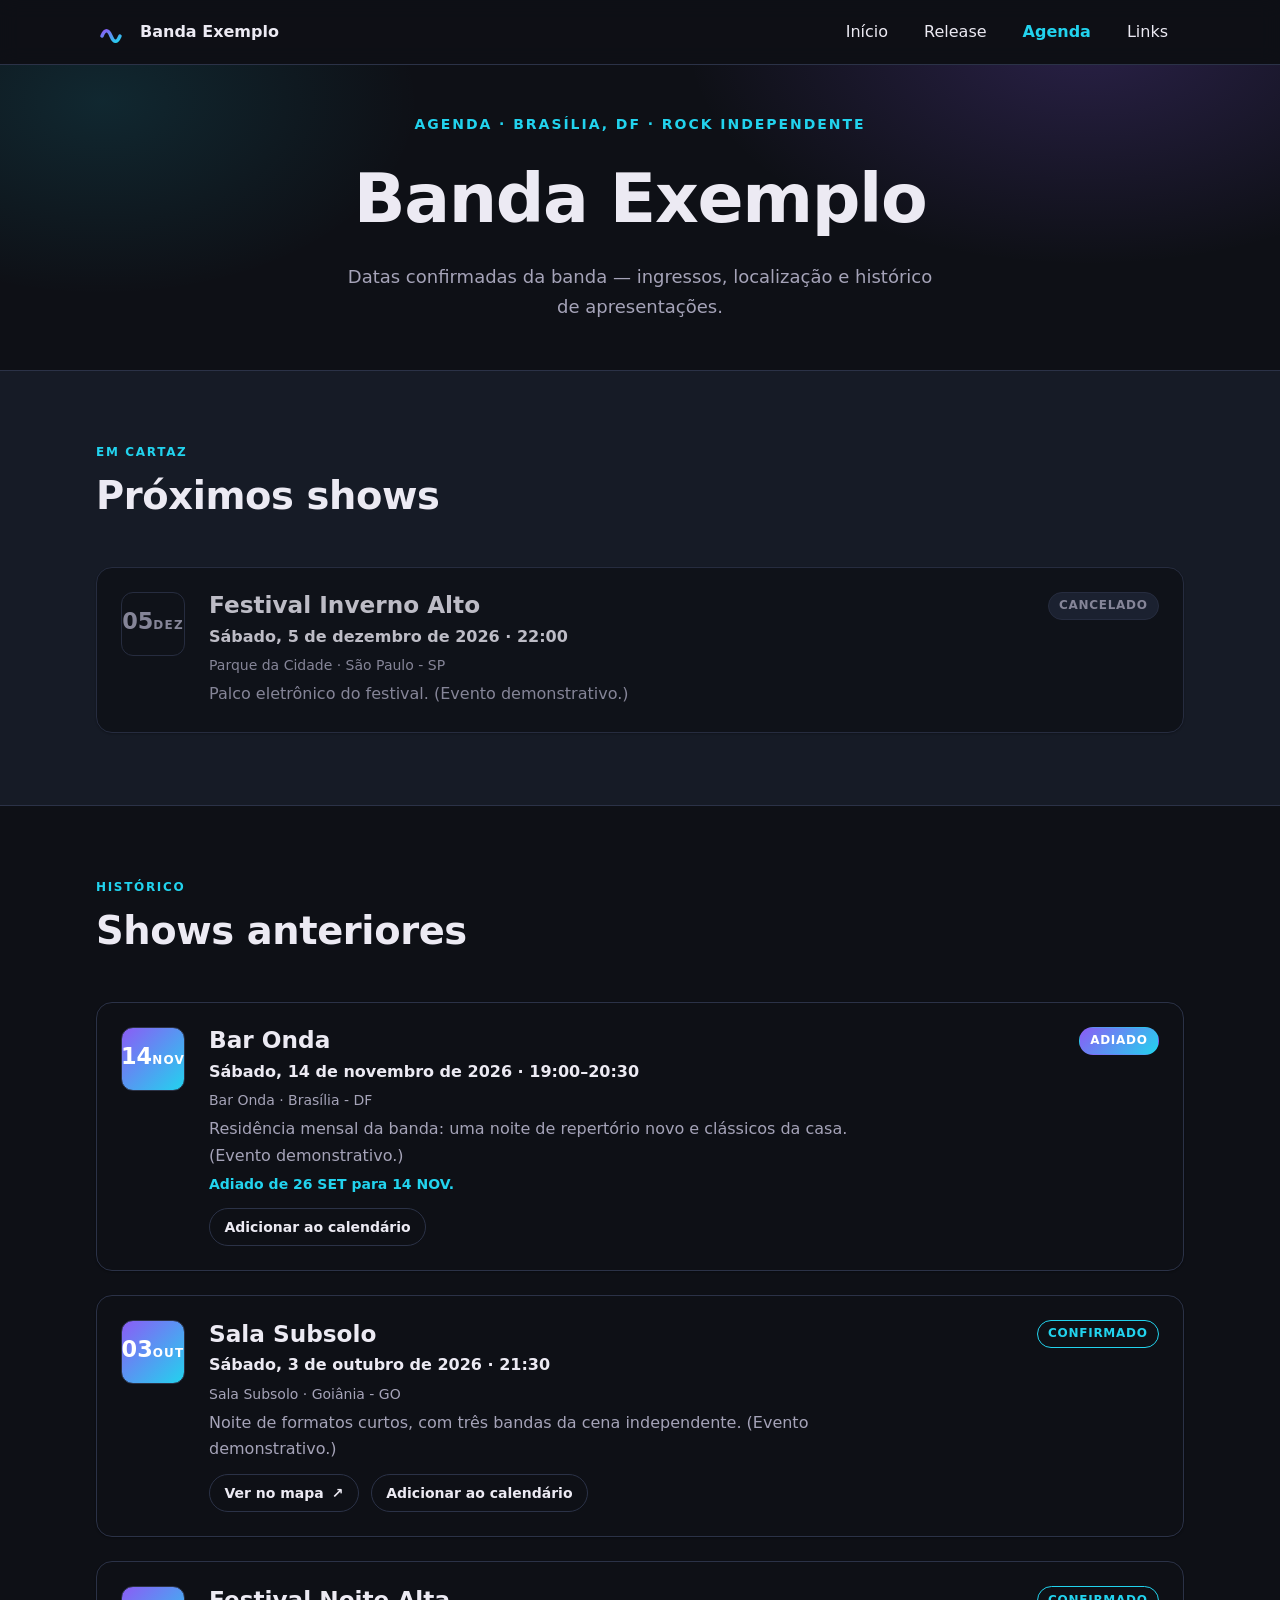
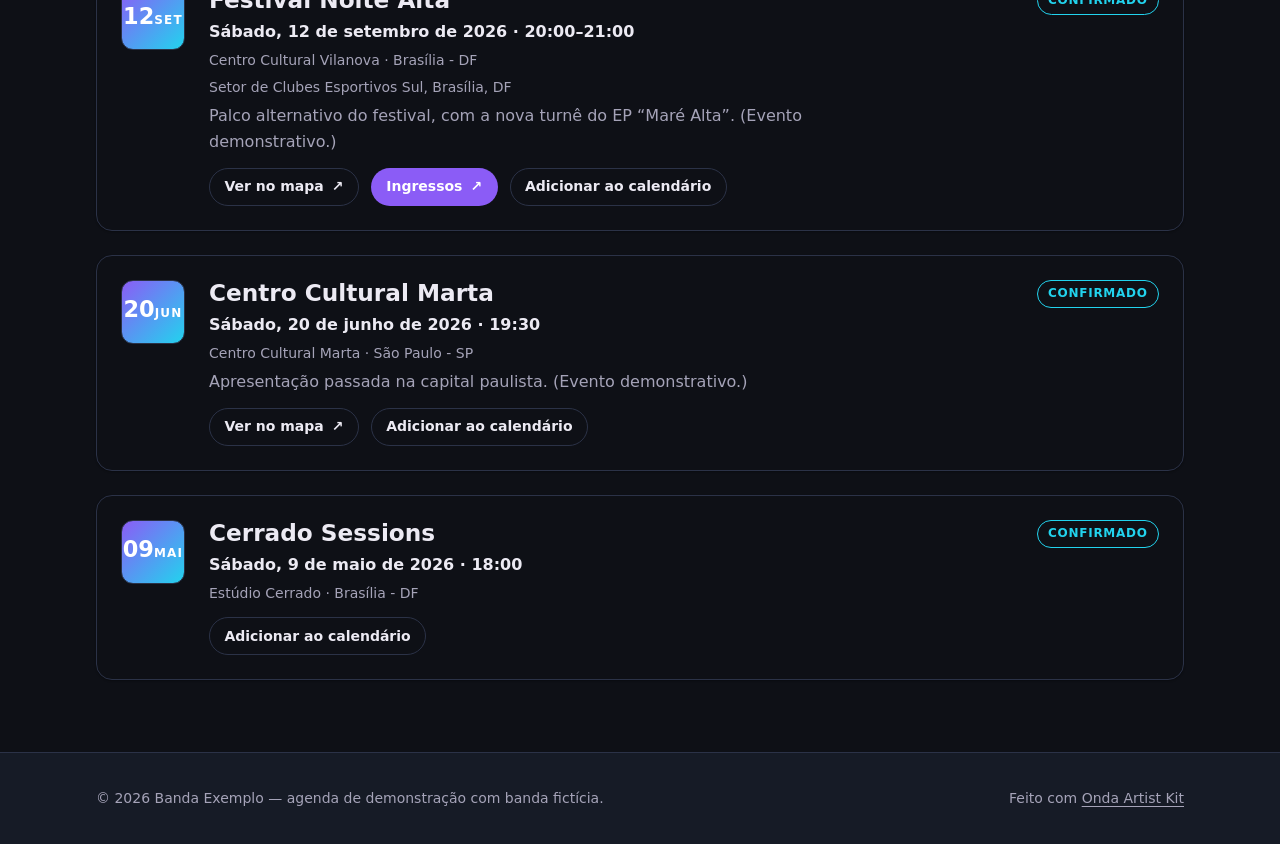
==== agenda.html @ d6e9bc4b "feat: adiciona sistema de agenda" ====
<!DOCTYPE html>
<html lang="pt-BR">
<head>
    <meta charset="UTF-8">
    <meta name="viewport" content="width=device-width, initial-scale=1.0">
    <meta name="description" content="Agenda de shows da Banda Exemplo — banda fictícia de rock independente de Brasília criada para demonstrar o Onda Artist Kit: próximos shows, ingressos, localização e histórico.">
    <meta name="theme-color" content="#0e1016">
    <title>Agenda — Banda Exemplo · Rock independente · Brasília, DF</title>
    <link rel="icon" type="image/svg+xml" href="assets/icons/favicon.svg">
    <link rel="stylesheet" href="src/css/main.css">
    <script src="src/js/content.js" defer></script>
    <script src="src/js/main.js" defer></script>
    <script src="src/js/shows.js" defer></script>
    <script src="src/components/show-card.js" defer></script>
    <script src="src/js/agenda.js" defer></script>
</head>
<body>
    <a class="skip-link" href="#agenda-conteudo">Pular para o conteúdo principal</a>

    <header class="site-header">
        <div class="container site-header__inner">
            <a class="brand" href="index.html">
                <span class="brand__logo">
                    <img class="brand__img" data-logo-img alt="" hidden>
                    <svg class="brand__mark" data-logo-fallback viewBox="0 0 64 64" aria-hidden="true" focusable="false">
                        <defs>
                            <linearGradient id="brand-grad" x1="0" y1="0" x2="1" y2="1">
                                <stop offset="0" stop-color="#8b5cf6"/>
                                <stop offset="1" stop-color="#22d3ee"/>
                            </linearGradient>
                        </defs>
                        <path d="M12 40c6-14 12-14 18 0s12 14 18 0" fill="none" stroke="url(#brand-grad)" stroke-width="7" stroke-linecap="round"/>
                    </svg>
                </span>
                <span class="brand__name" data-band-name>Banda Exemplo</span>
            </a>

            <button class="nav-toggle" type="button" aria-expanded="false" aria-controls="menu-principal" data-menu-toggle>
                <span class="visually-hidden">Abrir menu</span>
                <span class="nav-toggle__bars" aria-hidden="true">
                    <span class="nav-toggle__bar"></span>
                    <span class="nav-toggle__bar"></span>
                    <span class="nav-toggle__bar"></span>
                </span>
            </button>

            <nav class="site-nav" id="menu-principal" aria-label="Navegação principal" data-open="false">
                <ul class="nav__list" role="list">
                    <li><a class="nav__link" href="index.html">Início</a></li>
                    <li><a class="nav__link" href="release.html">Release</a></li>
                    <li><a class="nav__link" href="agenda.html" aria-current="page">Agenda</a></li>
                    <li><a class="nav__link" href="index.html#links">Links</a></li>
                </ul>
            </nav>
        </div>
    </header>

    <main id="agenda-conteudo" tabindex="-1">
        <section class="hero hero--compact" id="inicio">
            <div class="container hero__inner">
                <p class="hero__eyebrow" data-release-eyebrow>Agenda · Brasília, DF · Rock independente</p>
                <h1 data-band-name>Banda Exemplo</h1>
                <p class="hero__tagline">Datas confirmadas da banda — ingressos, localização e histórico de apresentações.</p>
            </div>
        </section>

        <section class="section section--alt" id="proximos" aria-labelledby="titulo-proximos">
            <div class="container">
                <header class="section__header">
                    <p class="section__eyebrow">Em cartaz</p>
                    <h2 id="titulo-proximos">Próximos shows</h2>
                </header>
                <div class="grid" data-upcoming>
                    <article class="card show-card" data-show-id="show-001">
                        <p class="event-card__date"><time datetime="2026-09-12"><span class="event-card__day">12</span><span class="event-card__month">set</span></time></p>
                        <div class="show-card__body">
                            <div class="show-card__head">
                                <h3 class="card__title">Festival Noite Alta</h3>
                                <span class="badge badge--confirmed">Confirmado</span>
                            </div>
                            <p class="show-card__when"><time datetime="2026-09-12T20:00:00">Sábado, 12 de setembro de 2026 · 20:00–21:00</time></p>
                            <p class="card__meta">Centro Cultural Vilanova · Brasília - DF</p>
                            <p class="show-card__address">Setor de Clubes Esportivos Sul, Brasília, DF</p>
                            <p class="show-card__desc">Palco alternativo do festival, com a nova turnê do EP “Maré Alta”. (Evento demonstrativo.)</p>
                            <div class="show-card__actions">
                                <a class="btn btn--ghost btn--sm" href="https://www.openstreetmap.org/" target="_blank" rel="noopener noreferrer">Ver no mapa <span aria-hidden="true">↗</span></a>
                                <a class="btn btn--primary btn--sm" href="https://www.sympla.com.br/" target="_blank" rel="noopener noreferrer">Ingressos <span aria-hidden="true">↗</span></a>
                                <button class="btn btn--ghost btn--sm" type="button" data-ics="show-001">Adicionar ao calendário</button>
                            </div>
                        </div>
                    </article>
                </div>
                <p class="agenda-empty" data-empty-upcoming hidden>Nenhum show agendado no momento. Acompanhe as redes do artista para novidades.</p>
            </div>
        </section>
        <section class="section" id="anteriores" aria-labelledby="titulo-anteriores">
            <div class="container">
                <header class="section__header">
                    <p class="section__eyebrow">Histórico</p>
                    <h2 id="titulo-anteriores">Shows anteriores</h2>
                </header>
                <div class="grid" data-past>
                    <article class="card show-card" data-show-id="show-005">
                        <p class="event-card__date"><time datetime="2026-06-20"><span class="event-card__day">20</span><span class="event-card__month">jun</span></time></p>
                        <div class="show-card__body">
                            <div class="show-card__head">
                                <h3 class="card__title">Centro Cultural Marta</h3>
                                <span class="badge badge--confirmed">Confirmado</span>
                            </div>
                            <p class="show-card__when"><time datetime="2026-06-20T19:30:00">Sábado, 20 de junho de 2026 · 19:30</time></p>
                            <p class="card__meta">Centro Cultural Marta · São Paulo - SP</p>
                            <p class="show-card__desc">Apresentação passada na capital paulista. (Evento demonstrativo.)</p>
                            <div class="show-card__actions">
                                <a class="btn btn--ghost btn--sm" href="https://www.openstreetmap.org/" target="_blank" rel="noopener noreferrer">Ver no mapa <span aria-hidden="true">↗</span></a>
                            </div>
                        </div>
                    </article>
                </div>
            </div>
        </section>
    </main>

    <footer class="site-footer">
        <div class="container site-footer__inner">
            <p><small>© <span data-year>2026</span> Banda Exemplo — agenda de demonstração com banda fictícia.</small></p>
            <p><small>Feito com <a href="https://github.com/Onda-Noturna/onda-artist-kit">Onda Artist Kit</a></small></p>
        </div>
    </footer>
</body>
</html>
---- src/css/main.css ----
/* ==========================================================================
   Onda Artist Kit — Core
   main.css — ponto de entrada dos estilos.
   A ordem de importação define a cascata: reset → tokens → base → layout →
   componentes → impressão. Themes futuros deverão importar após este arquivo.
   ========================================================================== */

@import url("reset.css");
@import url("variables.css");
@import url("base.css");
@import url("layout.css");
@import url("components.css");
@import url("print.css");
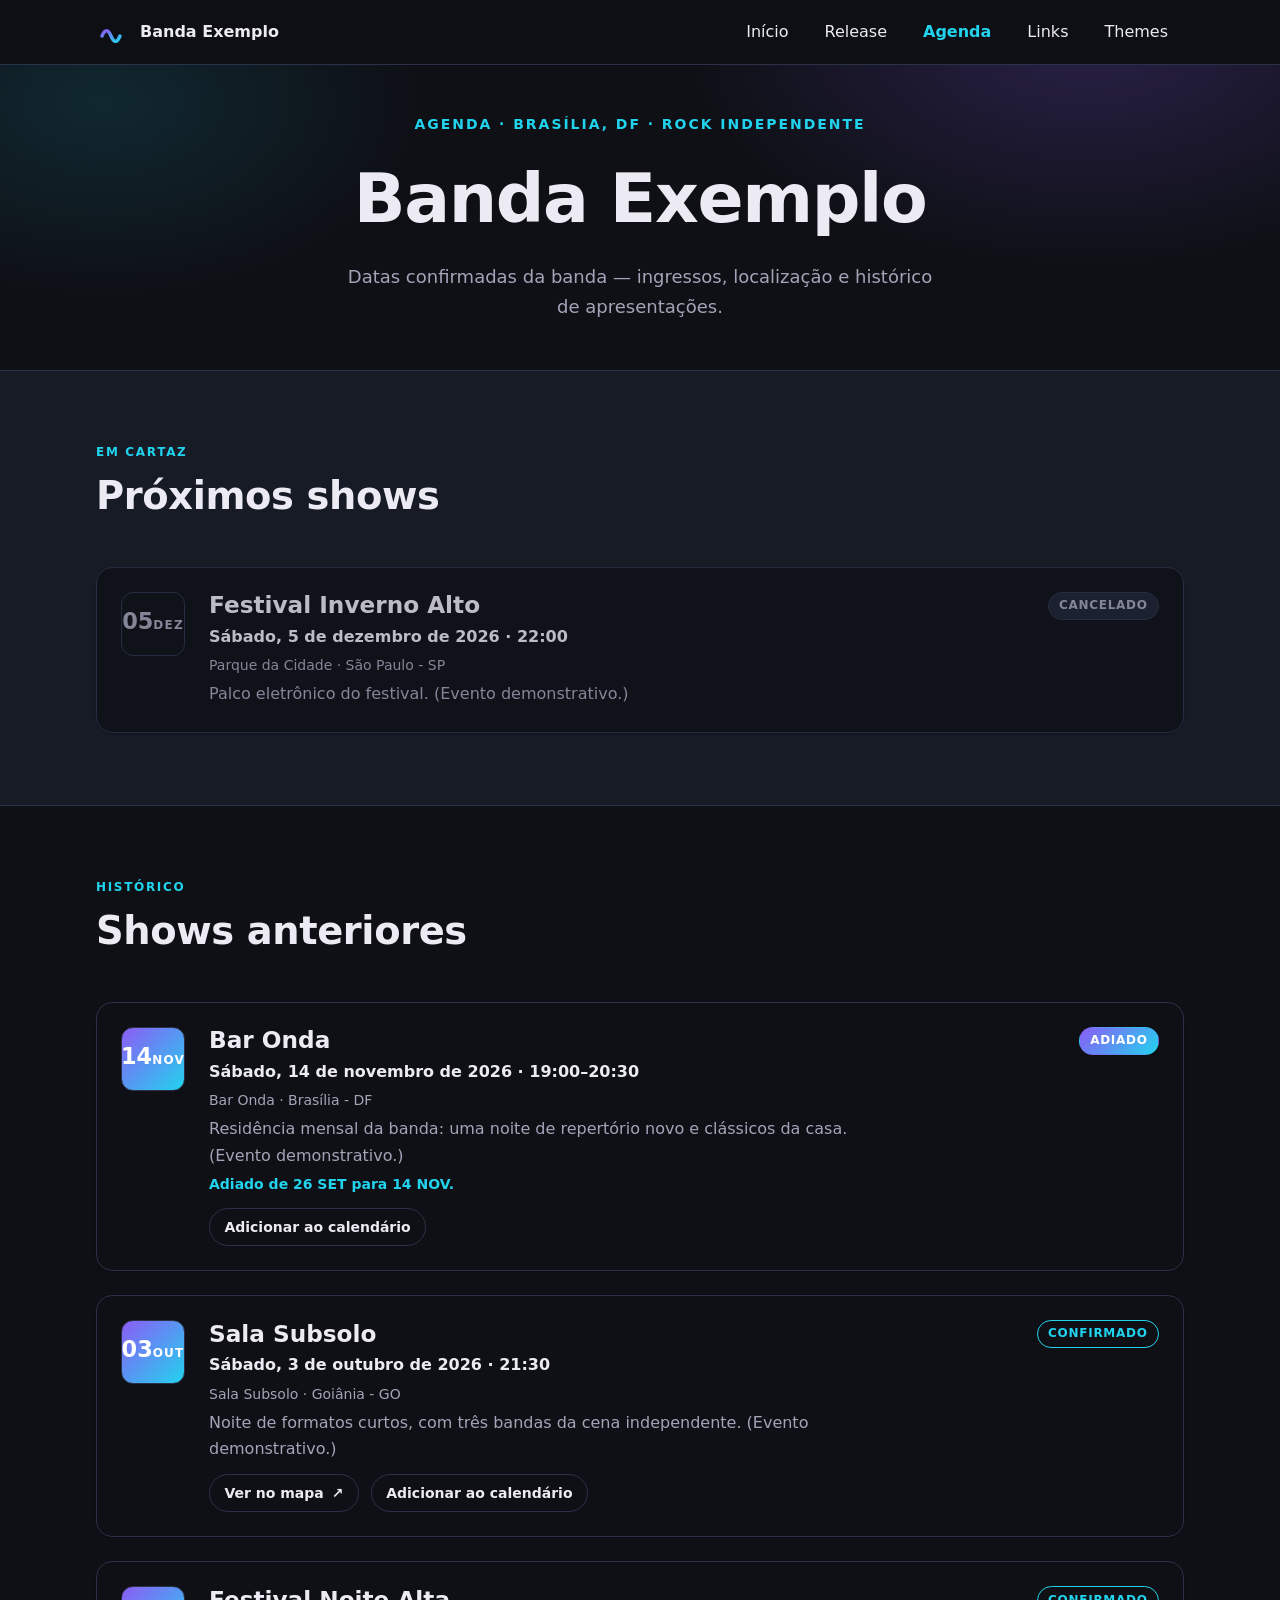
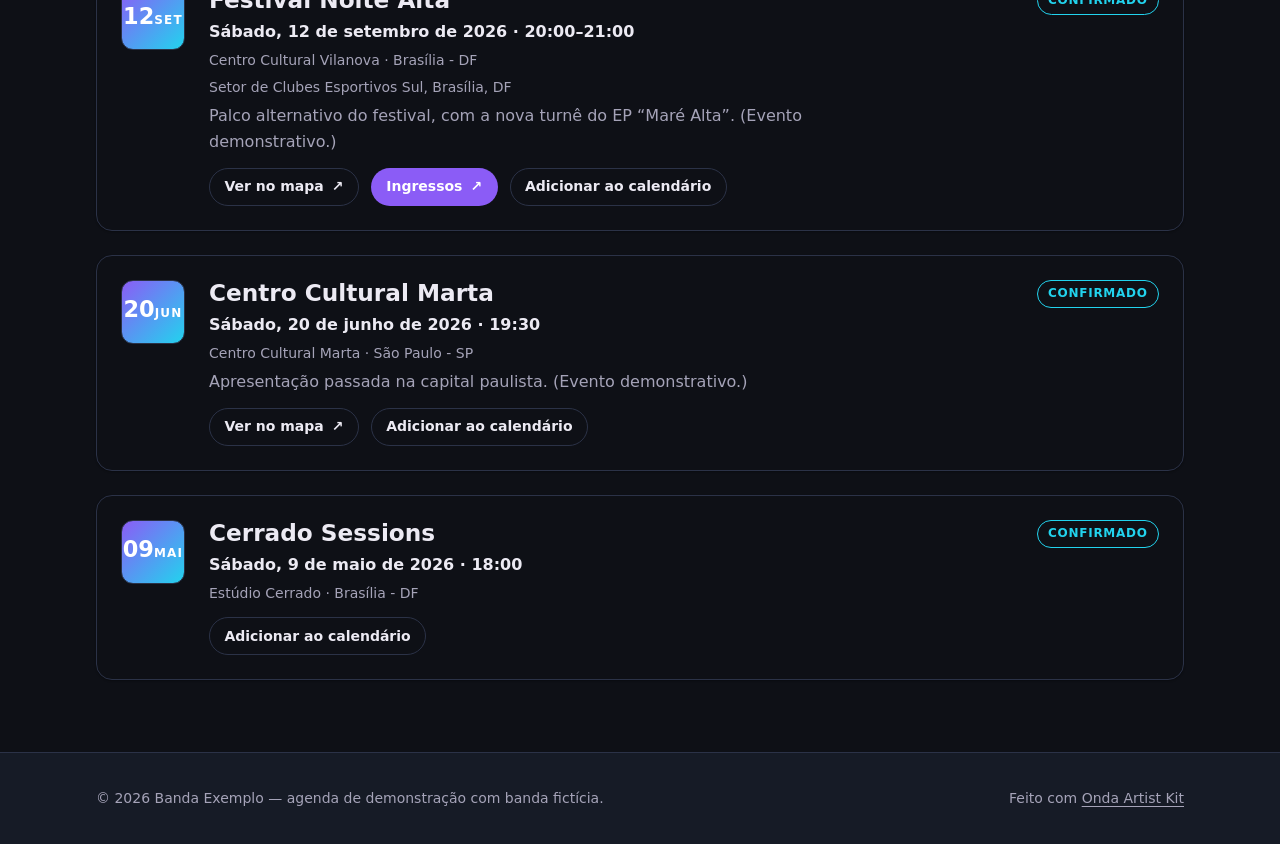
==== commit dcfc320e: "feat: adiciona sistema de temas" ====
--- a/agenda.html
+++ b/agenda.html
@@ -8,9 +8,13 @@
     <title>Agenda — Banda Exemplo · Rock independente · Brasília, DF</title>
     <link rel="icon" type="image/svg+xml" href="assets/icons/favicon.svg">
     <link rel="stylesheet" href="src/css/main.css">
+    <script src="src/js/theme-loader.js" defer></script>
     <script src="src/js/content.js" defer></script>
     <script src="src/js/main.js" defer></script>
     <script src="src/js/shows.js" defer></script>
+    <script src="src/js/sources/local.js" defer></script>
+    <script src="src/js/sources/google-icalendar.js" defer></script>
+    <script src="src/js/data.js" defer></script>
     <script src="src/components/show-card.js" defer></script>
     <script src="src/js/agenda.js" defer></script>
 </head>
@@ -50,6 +54,7 @@
                     <li><a class="nav__link" href="release.html">Release</a></li>
                     <li><a class="nav__link" href="agenda.html" aria-current="page">Agenda</a></li>
                     <li><a class="nav__link" href="index.html#links">Links</a></li>
+                    <li><a class="nav__link" href="themes/">Themes</a></li>
                 </ul>
             </nav>
         </div>
@@ -70,6 +75,8 @@
                     <p class="section__eyebrow">Em cartaz</p>
                     <h2 id="titulo-proximos">Próximos shows</h2>
                 </header>
+                <p class="agenda-status" data-agenda-status role="status" aria-live="polite" hidden>Carregando agenda...</p>
+                <p class="field__hint" data-google-indicator hidden>Agenda atualizada pelo Google Calendar.</p>
                 <div class="grid" data-upcoming>
                     <article class="card show-card" data-show-id="show-001">
                         <p class="event-card__date"><time datetime="2026-09-12"><span class="event-card__day">12</span><span class="event-card__month">set</span></time></p>
